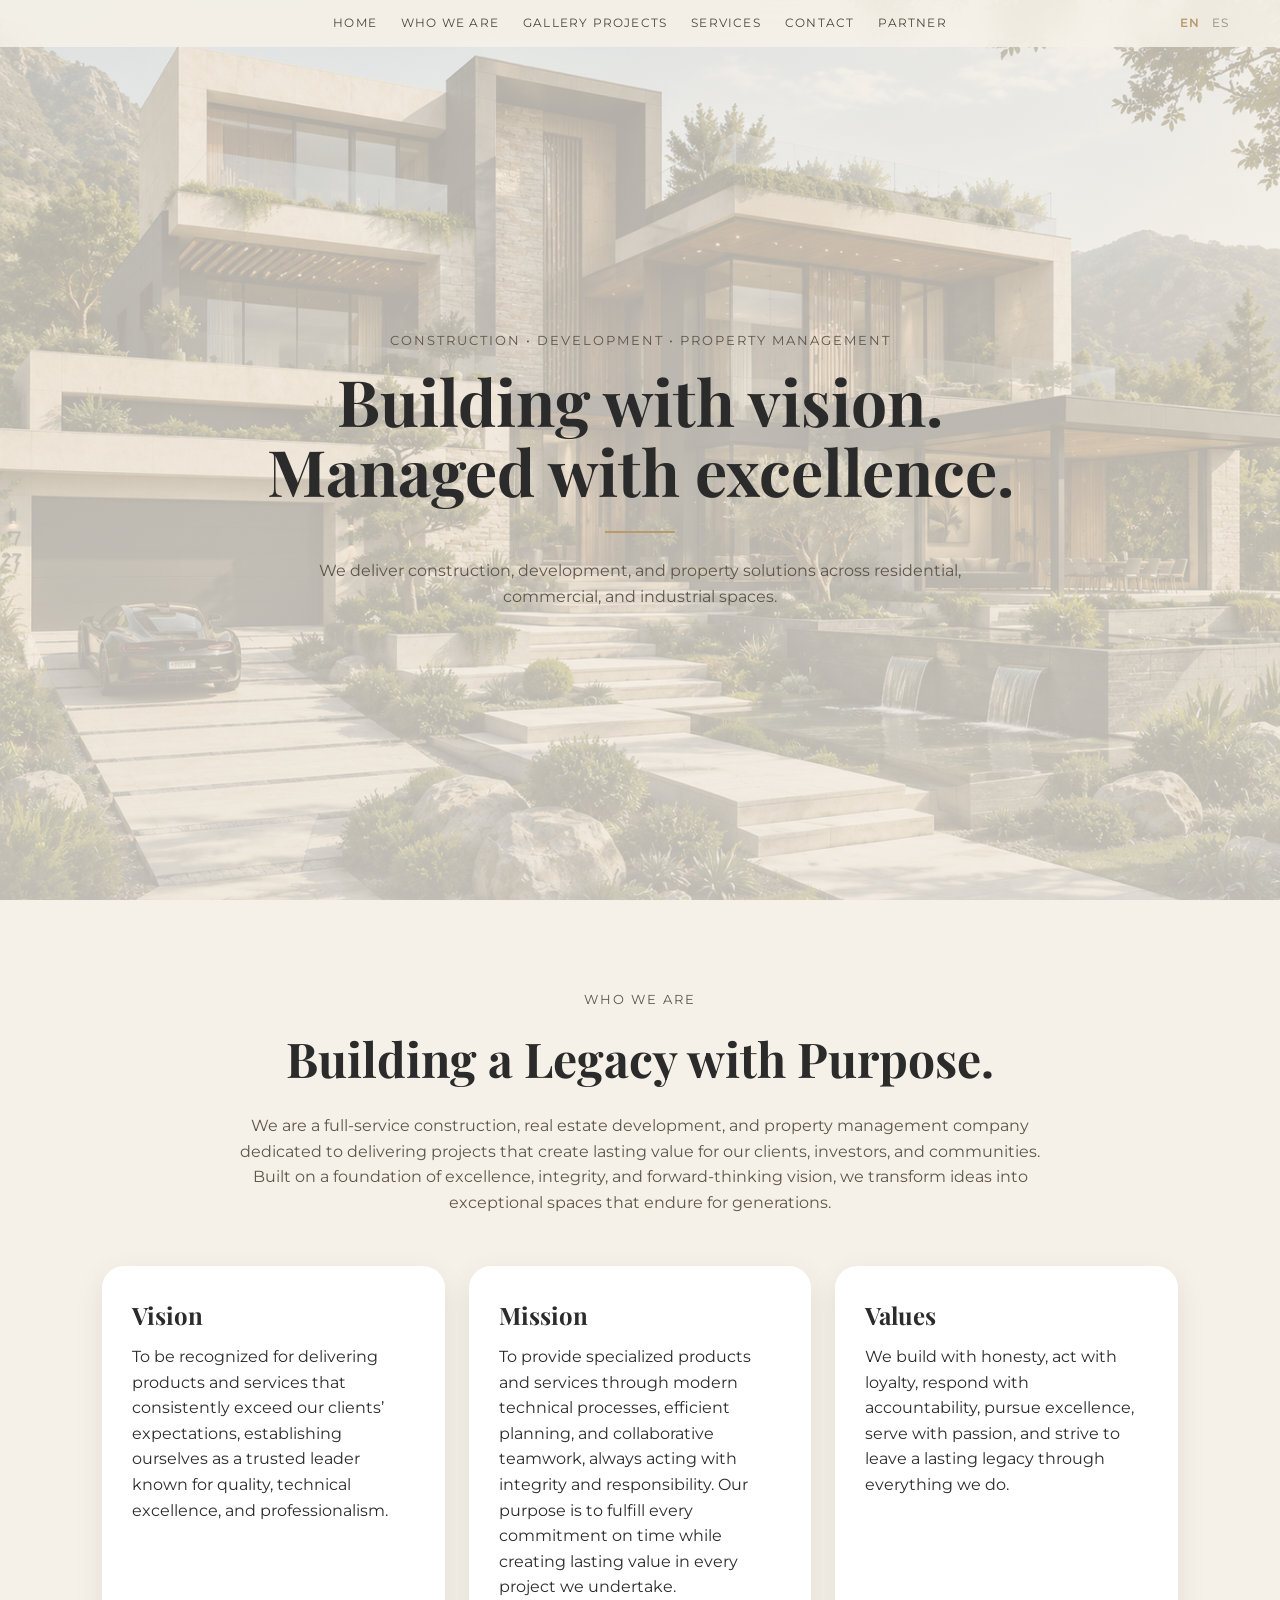
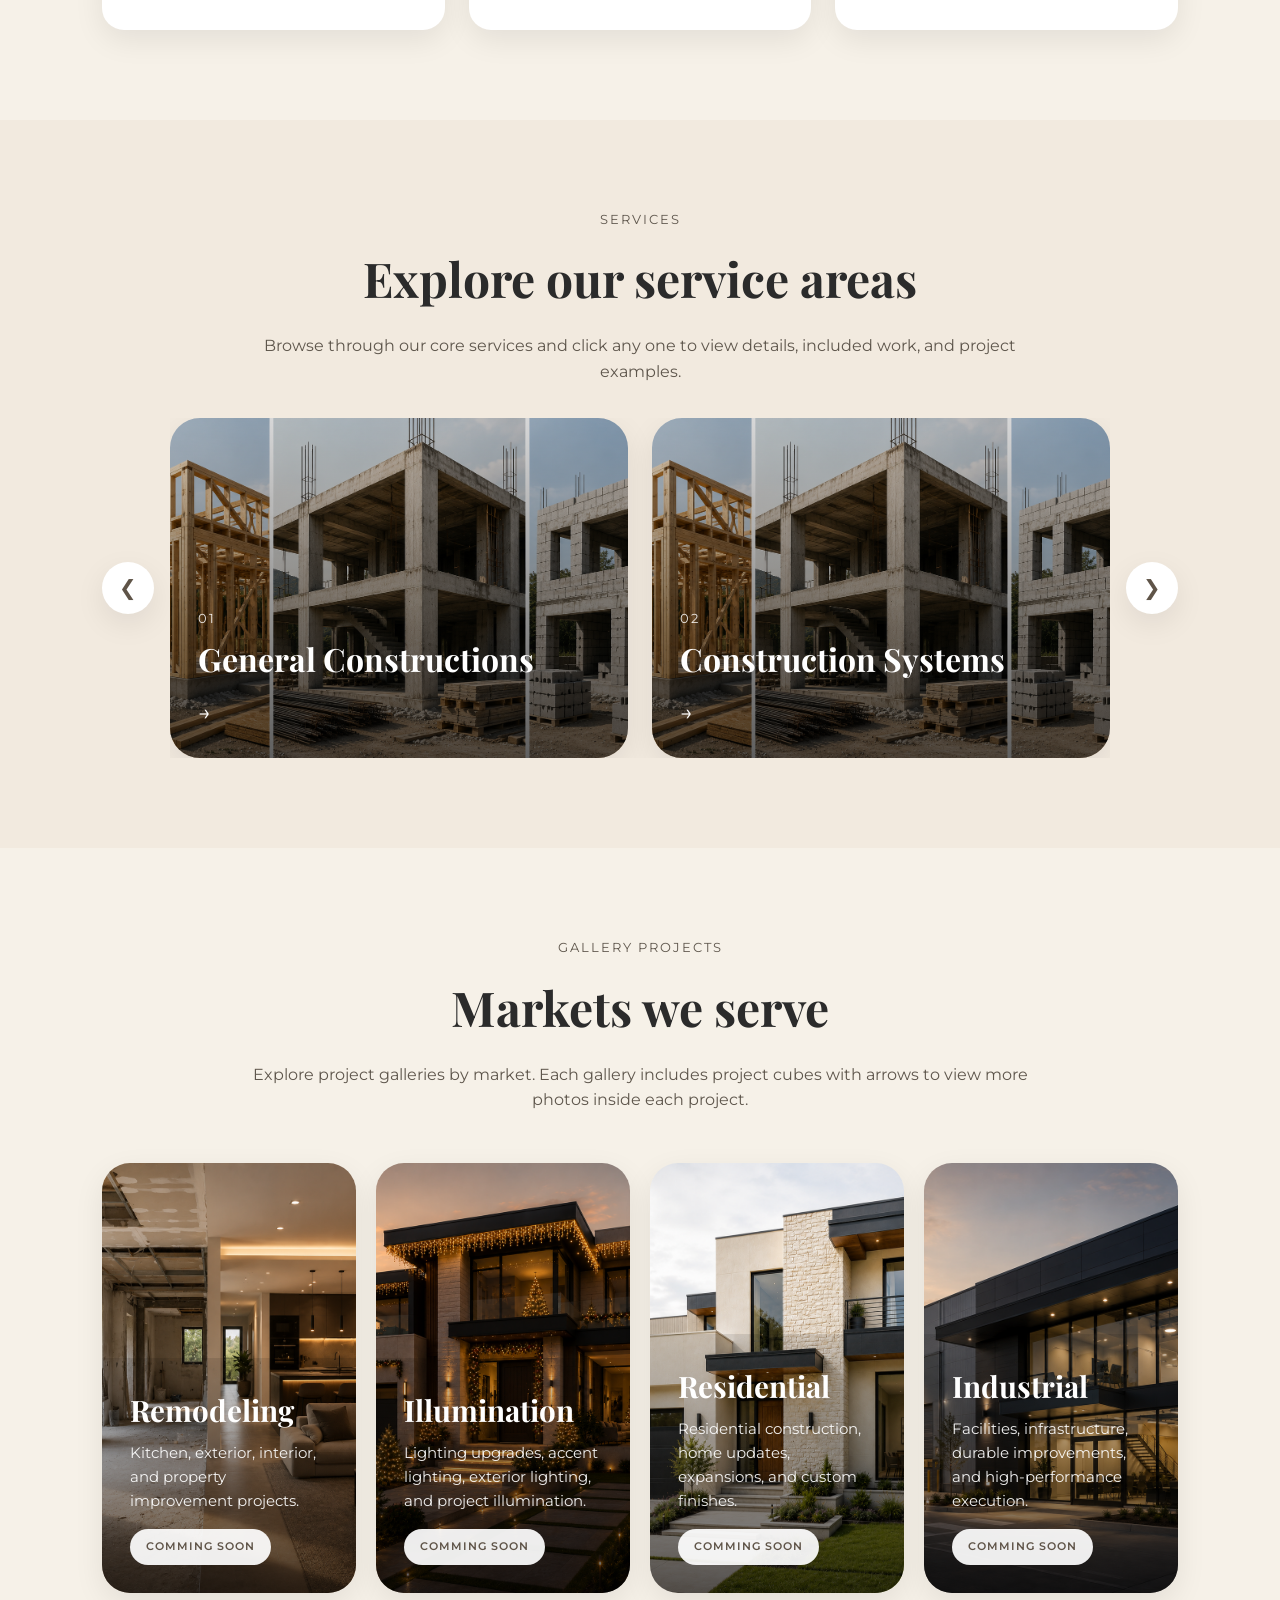
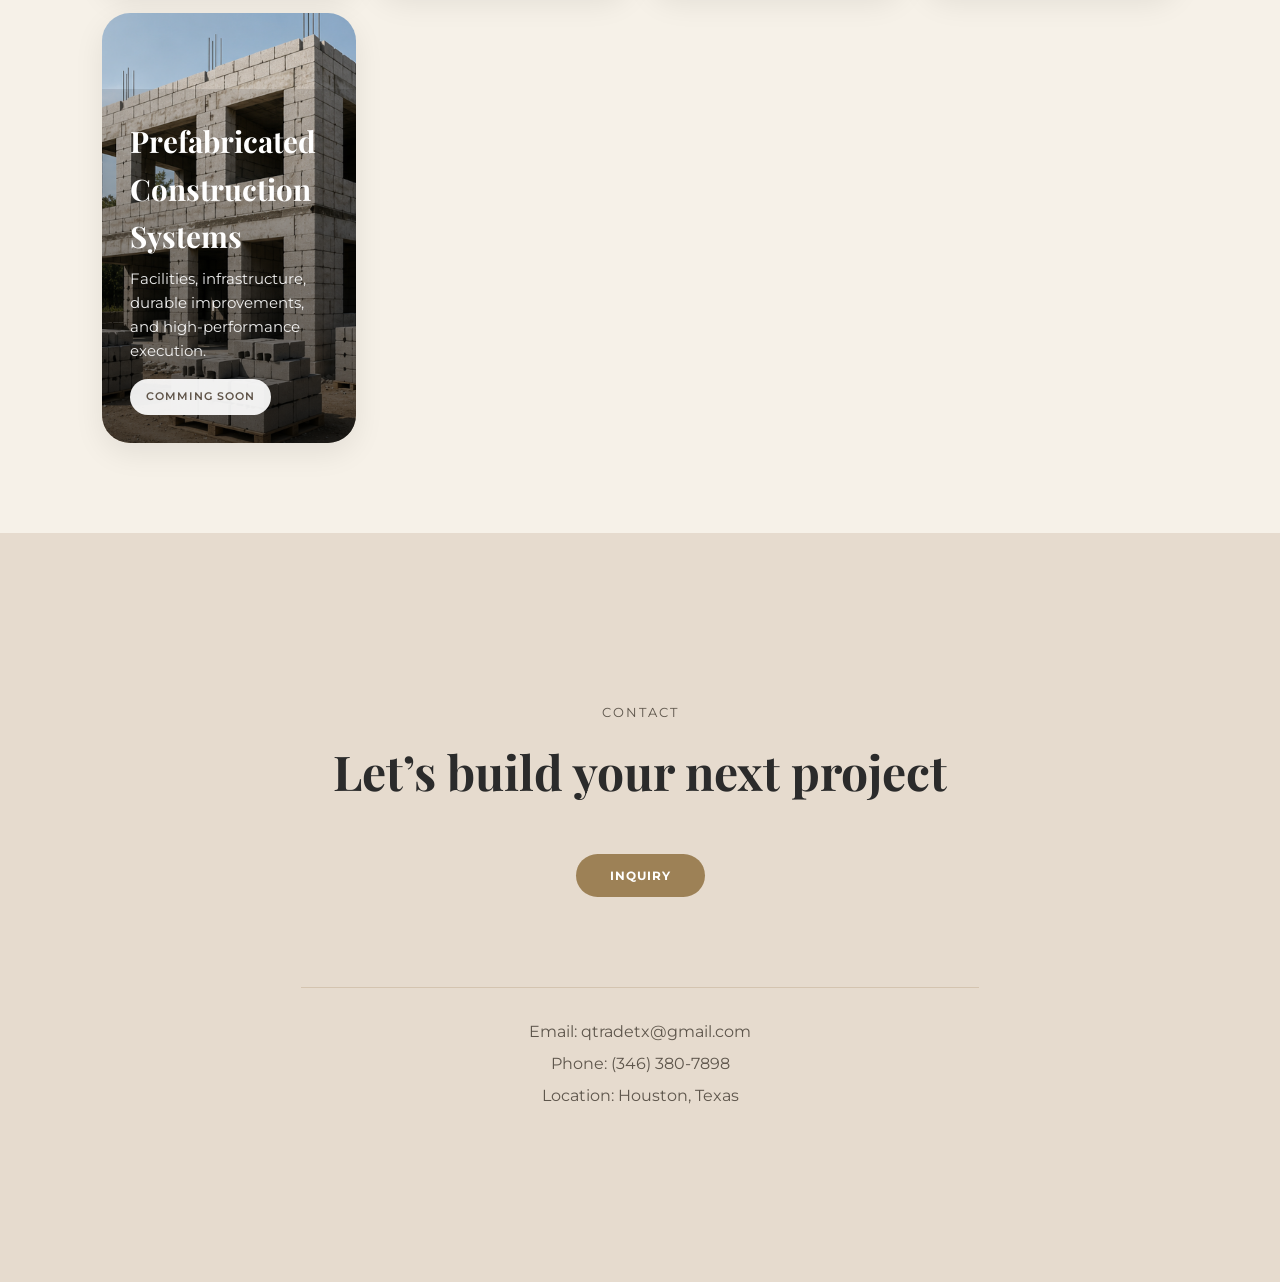
==== index.html @ 29c98161 "Update index.html" ====
<!DOCTYPE html>
<html lang="en">
<head>
  <meta charset="UTF-8" />
  <meta name="viewport" content="width=device-width, initial-scale=1.0" />
  <title>Badar Construction</title>
  <link href="https://fonts.googleapis.com/css2?family=Playfair+Display:wght@400;600;700&family=Montserrat:wght@300;400;500;600&display=swap" rel="stylesheet">
  <link rel="stylesheet" href="style.css" />
</head>
<body>
  <header class="site-header">
    <div class="header-inner">
      <div></div>
      <nav class="main-nav">
        <a href="#home" data-en="Home" data-es="Inicio">Home</a>
        <a href="#what-we-do" data-en="Who We Are" data-es="Quienes Somos">Who We Are</a>
        <a href="#projects" data-en="Gallery Projects" data-es="Galería de Proyectos">Gallery Projects</a>
        <a href="#services" data-en="Services" data-es="Servicios">Services</a>
        <a href="#contact" data-en="Contact" data-es="Contacto">Contact</a>
        <a href="https://812ohr.com" data-en="Partner" data-es="Asociado">Partner</a>
      </nav>
      <div class="language-inline">
        <span onclick="setLanguage('en', this)" data-lang="en" class="lang active">EN</span>
        <span onclick="setLanguage('es', this)" data-lang="es" class="lang">ES</span>
      </div>
    </div>
  </header>

  <section class="hero" id="home">
    <div class="hero-content">
      <p class="eyebrow" data-en="Construction • Development • Property Management" data-es="Construcción • Desarrollo • Administración de Propiedades">Construction • Development • Property Management</p>
      <h1 data-en="Building with vision. Managed with excellence." data-es="Construyendo con visión. Administrado con excelencia.">Built with vision. Managed with excellence.</h1>
      <div class="divider"></div>
      <p class="hero-text" data-en="We deliver construction, development, and property solutions across residential, commercial, and industrial spaces." data-es="Ofrecemos soluciones de construcción, desarrollo y administración de propiedades para espacios residenciales, comerciales e industriales.">We deliver refined construction, development, and property solutions across residential, commercial, and industrial spaces.</p>
    </div>
  </section>

  <section class="section intro-section" id="what-we-do">
    <div class="section-heading">
      <p class="section-label" data-en="Who We Are" data-es="Quienes Somos">Who We Are</p>
      <h2 data-en="Building a Legacy with Purpose." data-es="Construyendo patrimonio con propósito.">A full-service construction and property company</h2>
      <p data-en="We are a full-service construction, real estate development, and property management company dedicated to delivering projects that create lasting value for our clients, investors, and communities. Built on a foundation of excellence, integrity, and forward-thinking vision, we transform ideas into exceptional spaces that endure for generations." data-es="Somos una empresa integral de construcción, desarrollo inmobiliario y administración de propiedades, comprometida con la creación de proyectos sólidos que generan valor duradero para nuestros clientes, inversionistas y comunidades. Nuestra filosofía se basa en la excelencia, la integridad y la visión de largo plazo, transformando ideas en espacios que perduran a través del tiempo.">We are a full-service construction, real estate development, and property management company dedicated to delivering projects that create lasting value for our clients, investors, and communities. Built on a foundation of excellence, integrity, and forward-thinking vision, we transform ideas into exceptional spaces that endure for generations.</p>
    </div>
    <div class="three-column-info">
      <div class="info-card"><h3 data-en="Vision" data-es="Visión">Vision</h3><p data-en="To be recognized for delivering products and services that consistently exceed our clients’ expectations, establishing ourselves as a trusted leader known for quality, technical excellence, and professionalism." data-es="Ser reconocidos por proveer productos y servicios con un nivel de calidad que supere consistentemente las expectativas de nuestros clientes, consolidándonos como un referente de confianza, excelencia técnica y profesionalismo.">To be recognized for delivering products and services that consistently exceed our clients’ expectations, establishing ourselves as a trusted leader known for quality, technical excellence, and professionalism.</p></div>
      <div class="info-card"><h3 data-en="Mission" data-es="Misión">Mission</h3><p data-en="To provide specialized products and services through modern technical processes, efficient planning, and collaborative teamwork, always acting with integrity and responsibility. Our purpose is to fulfill every commitment on time while creating lasting value in every project we undertake." data-es="Brindar productos y servicios especializados mediante procesos técnicos actualizados, una planeación eficiente y trabajo colaborativo, actuando siempre con ética profesional y responsabilidad, con el propósito de cumplir oportunamente cada compromiso y generar valor real en cada proyecto.">To provide specialized products and services through modern technical processes, efficient planning, and collaborative teamwork, always acting with integrity and responsibility. Our purpose is to fulfill every commitment on time while creating lasting value in every project we undertake.</p></div>
      <div class="info-card"><h3 data-en="Values" data-es="Valores">Values</h3><p data-en="We build with honesty, act with loyalty, respond with accountability, pursue excellence, serve with passion, and strive to leave a lasting legacy through everything we do." data-es="Construimos con verdad, actuamos con lealtad, respondemos con responsabilidad, buscamos la excelencia, servimos con pasión y trabajamos para dejar un legado duradero.">We build with honesty, act with loyalty, respond with accountability, pursue excellence, serve with passion, and strive to leave a lasting legacy through everything we do.</p></div>
    </div>
  </section>
  <section class="section services-section" id="services">
    <div class="section-heading services-heading">
      <p class="section-label" data-en="Services" data-es="Servicios">Services</p>
      <h2 data-en="Explore our service areas" data-es="Explora nuestras áreas de servicio">Explore our service areas</h2>
      <p data-en="Browse through our core services and click any one to view details, included work, and project examples." data-es="Explora nuestros servicios principales y haz clic en cualquiera para ver detalles, trabajos incluidos y ejemplos de proyectos.">Browse through our core services and click any one to view details, included work, and project examples.</p>
    </div>
    <!-- put this one back once you change it to add all the info 
    <div class="services-slider-wrapper">
      <button class="slider-arrow left" onclick="moveSlider(-1)" aria-label="Previous service">&#10094;</button>
      <div class="services-slider-container">
        <div class="services-slider" id="servicesSlider">
          <a href="general-construction.html" class="service-slide construction-slide"><div class="service-slide-overlay"><span class="service-number">01</span><h3 data-en="General Constructions" data-es="Construcción en General">Construction en General</h3><span class="service-arrow">→</span></div></a>
          <a href="construction-system.html" class="service-slide development-slide"><div class="service-slide-overlay"><span class="service-number">02</span><h3 data-en="Construction Systems" data-es="Sistemas de Construccion">Construction Systems</h3><span class="service-arrow">→</span></div></a>
          <a href="property-management.html" class="service-slide property-slide"><div class="service-slide-overlay"><span class="service-number">03</span><h3 data-en="Property Management" data-es="Administración de Propiedades">Property Management</h3><span class="service-arrow">→</span></div></a>
          <a href="special-installments.html" class="service-slide remodeling-slide"><div class="service-slide-overlay"><span class="service-number">04</span><h3 data-en="Special Installations" data-es="Instalaciones Especiales">Special Installations</h3><span class="service-arrow">→</span></div></a>
        </div>
     </div>
    -->
    <div class="services-slider-wrapper">
      <button class="slider-arrow left" onclick="moveSlider(-1)" aria-label="Previous service">&#10094;</button>
      <div class="services-slider-container">
        <div class="services-slider" id="servicesSlider">
          <a href=""class="service-slide development-slide"><div class="service-slide-overlay"><span class="service-number">01</span><h3 data-en="General Constructions" data-es="Construcción en General">Construction en General</h3><span class="service-arrow">→</span></div></a>
          <a href=""class="service-slide development-slide"><div class="service-slide-overlay"><span class="service-number">02</span><h3 data-en="Construction Systems" data-es="Sistemas de Construccion">Construction Systems</h3><span class="service-arrow">→</span></div></a>
          <a href=""class="service-slide property-slide"><div class="service-slide-overlay"><span class="service-number">03</span><h3 data-en="Property Management" data-es="Administración de Propiedades">Property Management</h3><span class="service-arrow">→</span></div></a>
          <a href=""class="service-slide remodeling-slide"><div class="service-slide-overlay"><span class="service-number">04</span><h3 data-en="Special Installations" data-es="Instalaciones Especiales">Special Installations</h3><span class="service-arrow">→</span></div></a>
        </div>
     </div>
      <button class="slider-arrow right" onclick="moveSlider(1)" aria-label="Next service">&#10095;</button>
    </div>
  </section>
  

  <section class="section industries-section" id="projects">
    <div class="section-heading">
      <p class="section-label" data-en="Gallery Projects" data-es="Galería de Proyectos">Gallery Projects</p>
      <h2 data-en="Markets we serve" data-es="Mercados que atendemos">Markets we serve</h2>
      <p data-en="Explore project galleries by market. Each gallery includes project cubes with arrows to view more photos inside each project." data-es="Explora galerías de proyectos por mercado. Cada galería incluye cubos de proyectos con flechas para ver más fotos dentro de cada proyecto.">Explore project galleries by market. Each gallery includes project cubes with arrows to view more photos inside each project.</p>
    </div>


    <!-- put this one back once you change it to add all the info 
    <div class="industries-grid">
      <div class="industry-block remodeling-bg">
        <div class="industry-overlay">
          <h3 data-en="Remodeling" data-es="Remodelaciones">Remodeling</h3>
          <p data-en="Kitchen, exterior, interior, and property improvement projects." data-es="Proyectos de cocina, exterior, interior y mejoras de propiedades.">Kitchen, exterior, interior, and property improvement projects.</p>
          <a class="gallery-button" href="remodeling-gallery.html" data-en="Gallery" data-es="Galería">Gallery</a>
        </div>
      </div>
      <div class="industry-block illumination-bg">
        <div class="industry-overlay">
          <h3 data-en="Illumination" data-es="Iluminación">Illumination</h3>
          <p data-en="Lighting upgrades, accent lighting, exterior lighting, and project illumination." data-es="Mejoras de iluminación, luces decorativas, iluminación exterior e iluminación de proyectos.">Lighting upgrades, accent lighting, exterior lighting, and project illumination.</p>
          <a class="gallery-button" href="illumination-gallery.html" data-en="Gallery" data-es="Galería">Gallery</a>
        </div>
      </div>
      <div class="industry-block residential-bg">
        <div class="industry-overlay">
          <h3 data-en="Residential" data-es="Residencial">Residential</h3>
          <p data-en="Residential construction, home updates, expansions, and custom finishes." data-es="Construcción residencial, actualizaciones de hogar, ampliaciones y acabados personalizados.">Residential construction, home updates, expansions, and custom finishes.</p>
          <a class="gallery-button" href="residential-gallery.html" data-en="Gallery" data-es="Galería">Gallery</a>
        </div>
      </div>
      <div class="industry-block industrial-bg">
        <div class="industry-overlay">
          <h3 data-en="Industrial" data-es="Industrial">Industrial</h3>
          <p data-en="Facilities, infrastructure, durable improvements, and high-performance execution." data-es="Instalaciones, infraestructura, mejoras duraderas y ejecución de alto desempeño.">Facilities, infrastructure, durable improvements, and high-performance execution.</p>
          <a class="gallery-button" href="industrial-gallery.html" data-en="Gallery" data-es="Galería">Gallery</a>
        </div>
      </div>
      <div class="industry-block sistemas-bg">
        <div class="industry-overlay">
          <h3 data-en="Prefabricated Construction Systems" data-es="Sistemas de Construccion Prefabricados">Prefabricated Construction Systems</h3>
          <p data-en="Facilities, infrastructure, durable improvements, and high-performance execution." data-es="Instalaciones, infraestructura, mejoras duraderas y ejecución de alto desempeño.">Facilities, infrastructure, durable improvements, and high-performance execution.</p>
          <a class="gallery-button" href="systems-gallery.html" data-en="Gallery" data-es="Galería">Gallery</a>
        </div>
      </div>
  </div>
    -->
       <div class="industries-grid">
      <div class="industry-block remodeling-bg">
        <div class="industry-overlay">
          <h3 data-en="Remodeling" data-es="Remodelaciones">Remodeling</h3>
          <p data-en="Kitchen, exterior, interior, and property improvement projects." data-es="Proyectos de cocina, exterior, interior y mejoras de propiedades.">Kitchen, exterior, interior, and property improvement projects.</p>
          <a class="gallery-button" data-en="Comming Soon" data-es="Próximamente">Comming Soon</a>
        </div>
      </div>
      <div class="industry-block illumination-bg">
        <div class="industry-overlay">
          <h3 data-en="Illumination" data-es="Iluminación">Illumination</h3>
          <p data-en="Lighting upgrades, accent lighting, exterior lighting, and project illumination." data-es="Mejoras de iluminación, luces decorativas, iluminación exterior e iluminación de proyectos.">Lighting upgrades, accent lighting, exterior lighting, and project illumination.</p>
          <a class="gallery-button" data-en="Comming Soon" data-es="Próximamente">Comming Soon</a>
        </div>
      </div>
      <div class="industry-block residential-bg">
        <div class="industry-overlay">
          <h3 data-en="Residential" data-es="Residencial">Residential</h3>
          <p data-en="Residential construction, home updates, expansions, and custom finishes." data-es="Construcción residencial, actualizaciones de hogar, ampliaciones y acabados personalizados.">Residential construction, home updates, expansions, and custom finishes.</p>
          <a class="gallery-button" data-en="Comming Soon" data-es="Próximamente">Comming Soon</a>
        </div>
      </div>
      <div class="industry-block industrial-bg">
        <div class="industry-overlay">
          <h3 data-en="Industrial" data-es="Industrial">Industrial</h3>
          <p data-en="Facilities, infrastructure, durable improvements, and high-performance execution." data-es="Instalaciones, infraestructura, mejoras duraderas y ejecución de alto desempeño.">Facilities, infrastructure, durable improvements, and high-performance execution.</p>
          <a class="gallery-button" data-en="Comming Soon" data-es="Próximamente">Comming Soon</a>
        </div>
      </div>
      <div class="industry-block sistemas-bg">
        <div class="industry-overlay">
          <h3 data-en="Prefabricated Construction Systems" data-es="Sistemas de Construccion Prefabricados">Prefabricated Construction Systems</h3>
          <p data-en="Facilities, infrastructure, durable improvements, and high-performance execution." data-es="Instalaciones, infraestructura, mejoras duraderas y ejecución de alto desempeño.">Facilities, infrastructure, durable improvements, and high-performance execution.</p>
          <a class="gallery-button"data-en="Comming Soon" data-es="Próximamente">Comming Soon</a>
        </div>
      </div>
  
  </section>

<section id="contact" class="contact-section">
  <div class="contact-box">
    <p class="section-label" data-en="Contact" data-es="Contacto">Contact</p>

    <h2 data-en="Let’s build your next project" data-es="Construyamos tu próximo proyecto">
      Let’s build your next project
    </h2>

    <button class="inquiry-toggle" onclick="toggleInquiryForm()"
      data-en="Inquiry" data-es="Información">
      Inquiry
    </button>

    <form class="contact-form hidden" action="https://formspree.io/f/mnjwzajz" method="POST">
      <input type="hidden" name="_subject" value="New website contact request">

      <label>
        <span data-en="Name" data-es="Nombre">Name</span>
        <input type="text" name="name" required>
      </label>

      <label>
        <span data-en="Email" data-es="Correo electrónico">Email</span>
        <input type="email" name="email" required>
      </label>

      <label>
        <span data-en="Phone" data-es="Teléfono">Phone</span>
        <input type="tel" name="phone">
      </label>

      <label>
        <span data-en="Message" data-es="Mensaje">Message</span>
        <textarea name="message" rows="5" required></textarea>
      </label>

      <button type="submit" data-en="Send Message" data-es="Enviar Mensaje">
        Send Message
      </button>

      <p id="formStatus" class="form-status"></p>
    </form>

    <div class="contact-info-bottom">
      <p>Email: qtradetx@gmail.com</p>
      <p>Phone: (346) 380-7898</p>
      <p>Location: Houston, Texas</p>
    </div>
  </div>
</section>

  
  <script src="script.js"></script>
</body>
</html>
---- style.css ----
:root{
  --bg:#f6f1e8;
  --bg-soft:#efe7db;
  --text:#2b2b2b;
  --muted:#5e564c;
  --accent:#b89b6d;
  --accent-dark:#9d8156;
  --white:#ffffff;
  --shadow:0 10px 30px rgba(0,0,0,0.08);
  --radius:22px;
}

*{margin:0;padding:0;box-sizing:border-box;}
html{scroll-behavior:smooth;}
body{font-family:'Montserrat',sans-serif;background:var(--bg);color:var(--text);line-height:1.6;}

.site-header{position:fixed;top:0;left:0;width:100%;z-index:1000;padding:14px 0;background:rgba(246,241,232,0.86);backdrop-filter:blur(12px);}
.header-inner{width:92%;max-width:1180px;margin:auto;display:grid;grid-template-columns:1fr auto 1fr;align-items:center;}
.main-nav{display:flex;justify-content:center;gap:24px;flex-wrap:wrap;}
.main-nav a{text-decoration:none;color:#4f463c;text-transform:uppercase;letter-spacing:1.2px;font-size:0.73rem;position:relative;}
.main-nav a::after{content:"";position:absolute;left:0;bottom:-5px;width:0;height:1px;background:var(--accent);transition:0.3s ease;}
.main-nav a:hover::after{width:100%;}
.language-inline{justify-self:end;display:flex;gap:12px;}
.lang{cursor:pointer;font-size:0.73rem;letter-spacing:1px;opacity:0.5;transition:0.25s;}
.lang.active{opacity:1;color:var(--accent);font-weight:600;}

.hero{
    min-height:100vh;
    display:flex;
    align-items:center;
    justify-content:center;
    text-align:center;
    padding:120px 8% 80px;

    background:
    linear-gradient(rgba(246,241,232,0.72), rgba(246,241,232,0.78)),
    url('photo8.png') center/cover no-repeat;
}

.hero-content{max-width:850px;}
.eyebrow{text-transform:uppercase;letter-spacing:2px;font-size:0.8rem;color:var(--muted);margin-bottom:14px;}
.hero h1{font-family:'Playfair Display',serif;font-size:clamp(2.6rem,5vw,4.8rem);line-height:1.1;}
.divider{width:70px;height:2px;background:var(--accent);margin:24px auto;}
.hero-text{max-width:720px;margin:auto;color:var(--muted);font-size:1.02rem;}

.section{padding:90px 8%;}
.section-heading{max-width:820px;margin:0 auto 50px;text-align:center;}
.section-label{text-transform:uppercase;letter-spacing:2px;font-size:0.8rem;color:var(--accent-dark);margin-bottom:10px;}
.section-label.light{color:#f5ebdd;}
.section-heading h2,.contact-box h2{font-family:'Playfair Display',serif;font-size:clamp(2rem,4vw,3rem);margin-bottom:16px;}
.section-heading p,.contact-box p{color:var(--muted);}

.three-column-info{display:grid;grid-template-columns:repeat(3,1fr);gap:24px;}
.info-card{background:var(--white);padding:30px;border-radius:var(--radius);box-shadow:var(--shadow);}
.info-card h3{font-family:'Playfair Display',serif;margin-bottom:10px;font-size:1.5rem;}

/* SERVICES */
.services-section{background:#f2eadf;overflow:hidden;}
.services-heading{margin-bottom:34px;}
.services-slider-wrapper{position:relative;display:flex;align-items:center;gap:16px;}
.services-slider-container{overflow:hidden;width:100%;}
.services-slider{display:flex;gap:24px;transition:transform 0.45s ease;}
.service-slide{width:calc((100% - 24px)/2);min-width:calc((100% - 24px)/2);max-width:calc((100% - 24px)/2);height:340px;border-radius:30px;overflow:hidden;position:relative;text-decoration:none;color:white;background-size:cover;background-position:center;box-shadow:var(--shadow);flex:0 0 calc((100% - 24px)/2);}
.construction-slide{background-image:url('construccion.png');}
.property-slide{background-image:url('propiedad_mana.png');}
.development-slide{background-image:url('sistemas.png');}
.remodeling-slide{background-image:url('instalaciones.png');}
.service-slide::before{content:"";position:absolute;inset:0;background:linear-gradient(to top,rgba(0,0,0,0.62),rgba(0,0,0,0.15));transition:0.3s ease;}
.service-slide:hover::before{background:linear-gradient(to top,rgba(0,0,0,0.72),rgba(0,0,0,0.18));}
.service-slide-overlay{position:relative;z-index:2;height:100%;padding:28px;display:flex;flex-direction:column;justify-content:flex-end;}
.service-number{font-size:0.8rem;letter-spacing:2px;text-transform:uppercase;opacity:0.88;margin-bottom:12px;}
.service-slide h3{font-family:'Playfair Display',serif;font-size:2rem;max-width:340px;line-height:1.1;}
.service-arrow{display:inline-block;margin-top:18px;font-size:1.4rem;}
.slider-arrow{border:none;width:52px;height:52px;border-radius:50%;background:white;color:#5f5448;font-size:1.3rem;cursor:pointer;box-shadow:var(--shadow);flex-shrink:0;transition:0.25s ease;}
.slider-arrow:hover{transform:translateY(-2px);background:#fbf8f4;}

/* PROJECT MARKETS */
.industries-section{background:var(--bg);}
.industries-grid{display:grid;grid-template-columns:repeat(4,1fr);gap:20px;}
.industry-block{min-height:430px;border-radius:28px;overflow:hidden;position:relative;background-size:cover;background-position:center;box-shadow:var(--shadow);display:flex;align-items:flex-end;}
.remodeling-bg{background-image:url('remodelacion.png');}
.illumination-bg{background-image:url('iluminacion.png');}
.residential-bg{background-image:url('residencial.png');}
.industrial-bg{background-image:url('industrial.png');}
.sistemas-bg{background-image:url('prefabricado.png');}
.industry-overlay{width:100%;padding:28px;background:linear-gradient(to top,rgba(0,0,0,0.64),rgba(0,0,0,0.10));color:white;}
.industry-overlay h3{font-family:'Playfair Display',serif;font-size:1.85rem;margin-bottom:8px;}
.industry-overlay p{color:rgba(255,255,255,0.92);font-size:0.94rem;}
.gallery-button{display:inline-block;margin-top:16px;padding:9px 16px;border-radius:999px;background:rgba(255,255,255,0.92);color:#5f5448;text-decoration:none;text-transform:uppercase;letter-spacing:1px;font-size:0.68rem;font-weight:600;transition:0.25s ease;}
.gallery-button:hover{background:white;transform:translateY(-2px);}

/* CONTACT */
.contact-section{width:100%;margin:0;padding:0;background:linear-gradient(135deg,#b89b6d,#9e8155);}
.contact-box{width:100%;max-width:1100px;margin:0 auto;padding:80px 8%;text-align:center;color:white;background:none;border-radius:0;box-shadow:none;}
.contact-box p{color:#fff7ee;}
.contact-info{margin-top:25px;line-height:2;}

/* SERVICE DETAIL PAGE */
.service-hero{min-height:62vh;display:flex;align-items:flex-end;padding:140px 8% 60px;background-size:cover;background-position:center;position:relative;}
.service-hero::before{content:"";position:absolute;inset:0;background:linear-gradient(to top,rgba(20,20,20,0.62),rgba(20,20,20,0.28));}
.service-hero-content{position:relative;z-index:2;color:white;max-width:720px;}
.service-hero-content h1{font-family:'Playfair Display',serif;font-size:clamp(2.5rem,5vw,4.5rem);margin-bottom:10px;}
.service-layout{display:grid;grid-template-columns:1.2fr 1fr;gap:30px;}
.service-panel{background:white;padding:30px;border-radius:var(--radius);box-shadow:var(--shadow);}
.service-panel h2{font-family:'Playfair Display',serif;margin-bottom:14px;}
.includes-list{display:grid;grid-template-columns:repeat(2,1fr);gap:12px;margin-top:20px;}
.includes-item{background:#f3ebdf;padding:12px 16px;border-radius:16px;}
.back-link{display:inline-block;margin-top:20px;color:var(--accent-dark);text-decoration:none;font-weight:600;}

/* GALLERY PAGES */
.gallery-hero{min-height:55vh;display:flex;align-items:flex-end;padding:140px 8% 60px;background-size:cover;background-position:center;position:relative;}
.gallery-hero::before{content:"";position:absolute;inset:0;background:linear-gradient(to top,rgba(20,20,20,0.64),rgba(20,20,20,0.22));}
.gallery-hero-content{position:relative;z-index:2;color:white;max-width:760px;}
.gallery-hero-content h1{font-family:'Playfair Display',serif;font-size:clamp(2.5rem,5vw,4.5rem);line-height:1.05;margin-bottom:12px;}
.project-gallery-grid{display:grid;grid-template-columns:repeat(4,1fr);gap:22px;}
.project-card{background:white;border-radius:26px;overflow:hidden;box-shadow:var(--shadow);}
.project-window{height:255px;position:relative;overflow:hidden;background:#ddd;}
.project-track{height:100%;display:flex;transition:transform 0.35s ease;}
.project-image{min-width:100%;height:100%;object-fit:cover;display:block;}
.project-nav{position:absolute;top:50%;transform:translateY(-50%);width:34px;height:34px;border:none;border-radius:50%;background:rgba(255,255,255,0.86);color:#4f463c;font-size:1.1rem;cursor:pointer;z-index:5;box-shadow:0 4px 16px rgba(0,0,0,0.16);}
.project-nav.left{left:10px;}
.project-nav.right{right:10px;}
.project-counter{position:absolute;right:12px;bottom:12px;background:rgba(0,0,0,0.50);color:white;border-radius:999px;padding:4px 10px;font-size:0.72rem;}
.project-card-content{padding:20px;}
.project-card-content h3{font-family:'Playfair Display',serif;font-size:1.35rem;margin-bottom:6px;}
.project-card-content p{color:var(--muted);font-size:0.92rem;}

@media (max-width:1200px){
  .industries-grid,.project-gallery-grid{grid-template-columns:repeat(2,1fr);}
}
@media (max-width:1000px){
  .three-column-info,.service-layout{grid-template-columns:1fr;}
  .includes-list{grid-template-columns:1fr;}
  .service-slide{width:100%;min-width:100%;max-width:100%;flex:0 0 100%;}
  .slider-arrow{width:46px;height:46px;}
  .industry-block{min-height:360px;}
}
@media (max-width:700px){
  .header-inner{grid-template-columns:1fr;gap:10px;}
  .language-inline{justify-self:center;}
  .main-nav{gap:12px 16px;}
  .hero{padding-top:170px;}
  .section{padding:72px 6%;}
  .industries-grid,.project-gallery-grid{grid-template-columns:1fr;}
  .services-slider-wrapper{gap:10px;}
  .service-slide{height:290px;}
  .service-slide h3{font-size:1.7rem;}
  .contact-box{padding:60px 6%;}
  .project-window{height:235px;}
}

/* DIVISION SECTION */
.division-section{
  width:100%;
  padding:90px 10%;
  background:#f7f4ef;
  display:flex;
  flex-direction:column;
  gap:70px;
}

.division-row{
  display:flex;
  align-items:flex-start;
  gap:35px;
}

.division-row img{
  width:95px;
  height:95px;
  object-fit:contain;
  flex-shrink:0;
  margin-top:5px;
}

.division-text h2{
  font-family:'Playfair Display', serif;
  font-size:2rem;
  font-weight:600;
  color:#2d2a26;
  margin-bottom:14px;
}

.division-text p{
  font-size:1rem;
  line-height:1.9;
  color:#5e564c;
  max-width:900px;
}
/* ==============================
   DIVISIONS SECTION - CLEAN
============================== */

.division-section{
  background:#f7f4ef;
  padding:5px 18px;
}
/*
.division-row{
  max-width:800px;
  margin:0 auto 30px 120px;

  display:grid;
  grid-template-columns:80px 1fr;
  column-gap:10px;

  align-items:start;
}
*/


.division-row:last-child{
  margin-bottom:0;
}

.division-row{
  display:grid;

  grid-template-columns:95px 1fr;

  column-gap:12px;

  align-items:start;
}

.division-row img{
  width:82px;
  height:82px;

  object-fit:contain;
}
/*
.division-row img{
  width:100px;
  height:100px;
  object-fit:contain;
  display:block;
  margin-top:2px;
}
*/

.division-text h2{
  font-family:'Playfair Display', serif;
  font-size:1.65rem;
  font-weight:600;
  color:#2d2a26;
  margin:0 0 10px 0;
}

.division-text p{
  font-family:'Montserrat', sans-serif;
  font-size:0.95rem;
  line-height:1.75;
  color:#5e564c;
  max-width:720px;
  margin:0;
}

/* MOBILE */
@media (max-width:700px){
  .division-section{
    padding:60px 22px;
  }

  .division-row{
    max-width:100%;
    grid-template-columns:56px 1fr;
    column-gap:20px;
    margin-bottom:38px;
  }

  .division-row img{
    width:46px;
    height:46px;
  }

  .division-text h2{
    font-size:1.45rem;
  }

  .division-text p{
    font-size:0.92rem;
    line-height:1.7;
  }
}

.contact-section{
  width:100%;
  background:#e6dbce;
  padding:90px 8%;
}

.contact-box{
  max-width:850px;
  margin:0 auto;
  text-align:center;
  color:var(--text);
}

.contact-box h2{
  color:var(--text);
}

.contact-box p{
  color:var(--muted);
}

.inquiry-toggle{
  margin:28px auto 0;
  border:none;
  border-radius:999px;
  padding:14px 34px;
  background:#9d8156;
  color:white;
  font-family:'Montserrat',sans-serif;
  text-transform:uppercase;
  letter-spacing:1px;
  font-size:0.78rem;
  font-weight:700;
  cursor:pointer;
  transition:0.25s ease;
}

.inquiry-toggle:hover{
  background:#80663f;
  transform:translateY(-2px);
}

.contact-form{
  margin:38px auto 0;
  max-width:620px;
  background:transparent;
  border:none;
  box-shadow:none;
  display:grid;
  gap:18px;
  text-align:left;
}

.contact-form.hidden{
  display:none;
}

.contact-form label{
  display:grid;
  gap:8px;
  color:#5e564c;
  font-size:0.78rem;
  text-transform:uppercase;
  letter-spacing:1px;
  font-weight:600;
  text-align:left;
}

.contact-form input,
.contact-form textarea{
  width:100%;
  border:1px solid #d8c7ad;
  border-radius:14px;
  padding:14px 15px;
  font-family:'Montserrat',sans-serif;
  color:#2b2b2b;
  background:#fffaf3;
  outline:none;
}

.contact-form input:focus,
.contact-form textarea:focus{
  border-color:#b89b6d;
  box-shadow:0 0 0 3px rgba(184,155,109,0.16);
}

.contact-form button{
  margin-top:8px;
  border:none;
  border-radius:999px;
  padding:14px 22px;
  background:#9d8156;
  color:white;
  font-family:'Montserrat',sans-serif;
  text-transform:uppercase;
  letter-spacing:1px;
  font-size:0.78rem;
  font-weight:700;
  cursor:pointer;
  transition:0.25s ease;
}

.contact-form button:hover{
  background:#80663f;
  transform:translateY(-2px);
}

.form-status{
  margin-top:12px;
  font-size:0.88rem;
  text-align:center;
  text-transform:none;
  letter-spacing:0;
  font-weight:500;
}

.form-status.success{
  color:#5f6f45;
}

.form-status.error{
  color:#9b3f3f;
}

.contact-info-bottom{
  margin-top:90px;
  padding-top:28px;
  border-top:1px solid rgba(157,129,86,0.25);
  text-align:center;
  line-height:2;
}

.contact-form button:disabled{
  opacity:0.7;
  cursor:not-allowed;
}

.form-status{
  margin-top:10px;
  font-size:0.85rem;
  text-transform:none;
  letter-spacing:0;
  font-weight:500;
  text-align:center;
}

.form-status.success{
  color:#5f6f45;
}

.form-status.error{
  color:#9b3f3f;
}

.contact-form button:disabled{
  opacity:0.7;
  cursor:not-allowed;
}
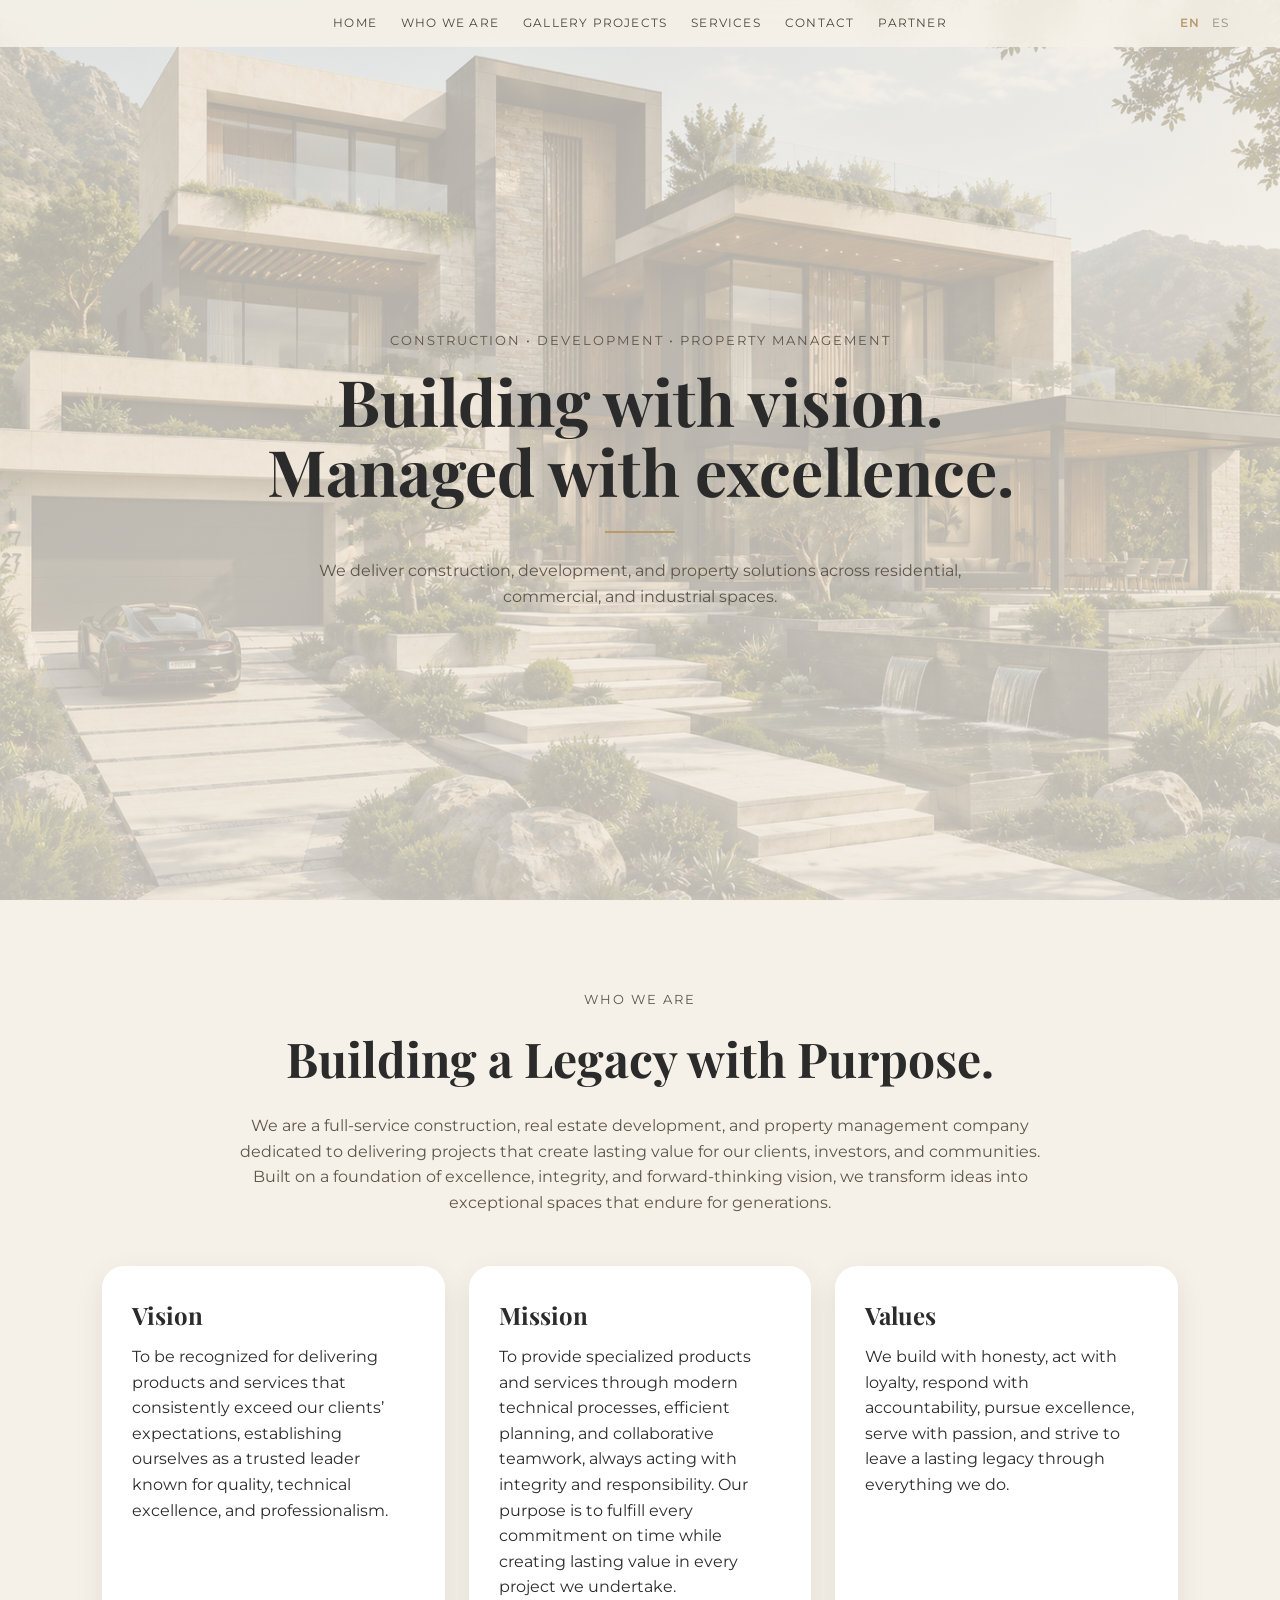
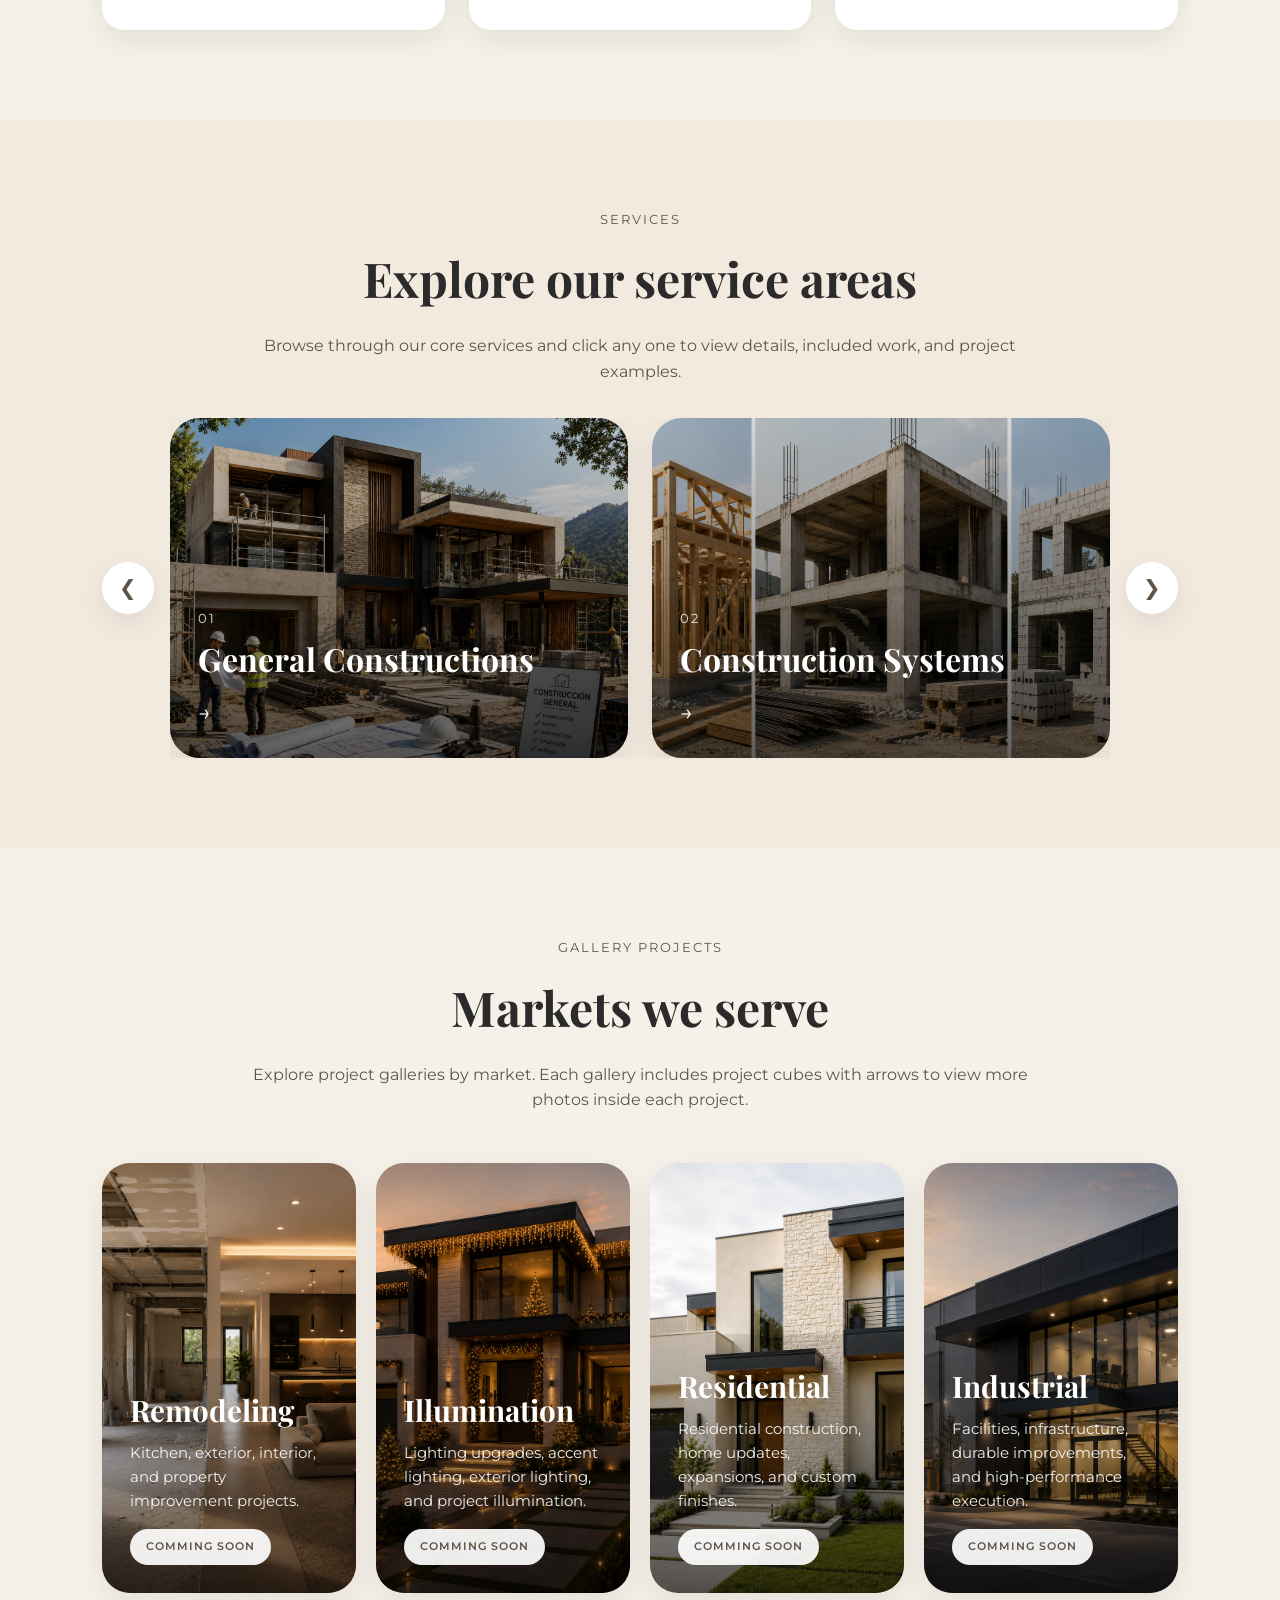
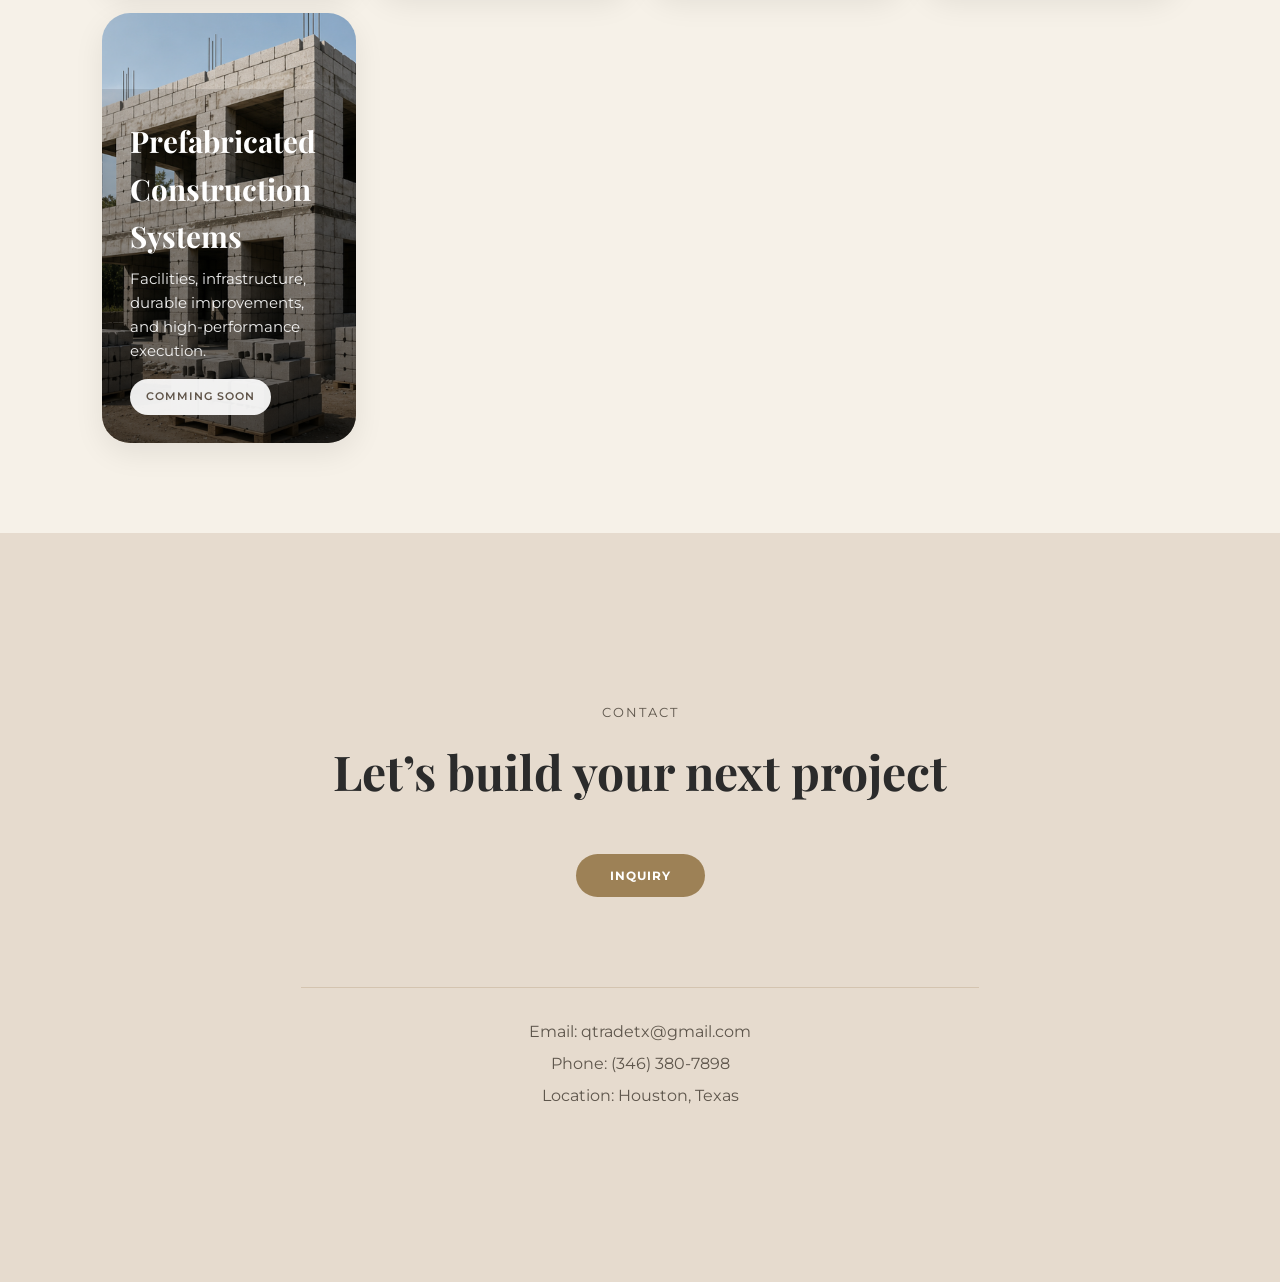
==== commit 99a6e382: "Update index.html" ====
--- a/index.html
+++ b/index.html
@@ -69,7 +69,7 @@
       <button class="slider-arrow left" onclick="moveSlider(-1)" aria-label="Previous service">&#10094;</button>
       <div class="services-slider-container">
         <div class="services-slider" id="servicesSlider">
-          <a href=""class="service-slide development-slide"><div class="service-slide-overlay"><span class="service-number">01</span><h3 data-en="General Constructions" data-es="Construcción en General">Construction en General</h3><span class="service-arrow">→</span></div></a>
+          <a href="" class="service-slide construction-slide"><div class="service-slide-overlay"><span class="service-number">01</span><h3 data-en="General Constructions" data-es="Construcción en General">Construction en General</h3><span class="service-arrow">→</span></div></a>
           <a href=""class="service-slide development-slide"><div class="service-slide-overlay"><span class="service-number">02</span><h3 data-en="Construction Systems" data-es="Sistemas de Construccion">Construction Systems</h3><span class="service-arrow">→</span></div></a>
           <a href=""class="service-slide property-slide"><div class="service-slide-overlay"><span class="service-number">03</span><h3 data-en="Property Management" data-es="Administración de Propiedades">Property Management</h3><span class="service-arrow">→</span></div></a>
           <a href=""class="service-slide remodeling-slide"><div class="service-slide-overlay"><span class="service-number">04</span><h3 data-en="Special Installations" data-es="Instalaciones Especiales">Special Installations</h3><span class="service-arrow">→</span></div></a>
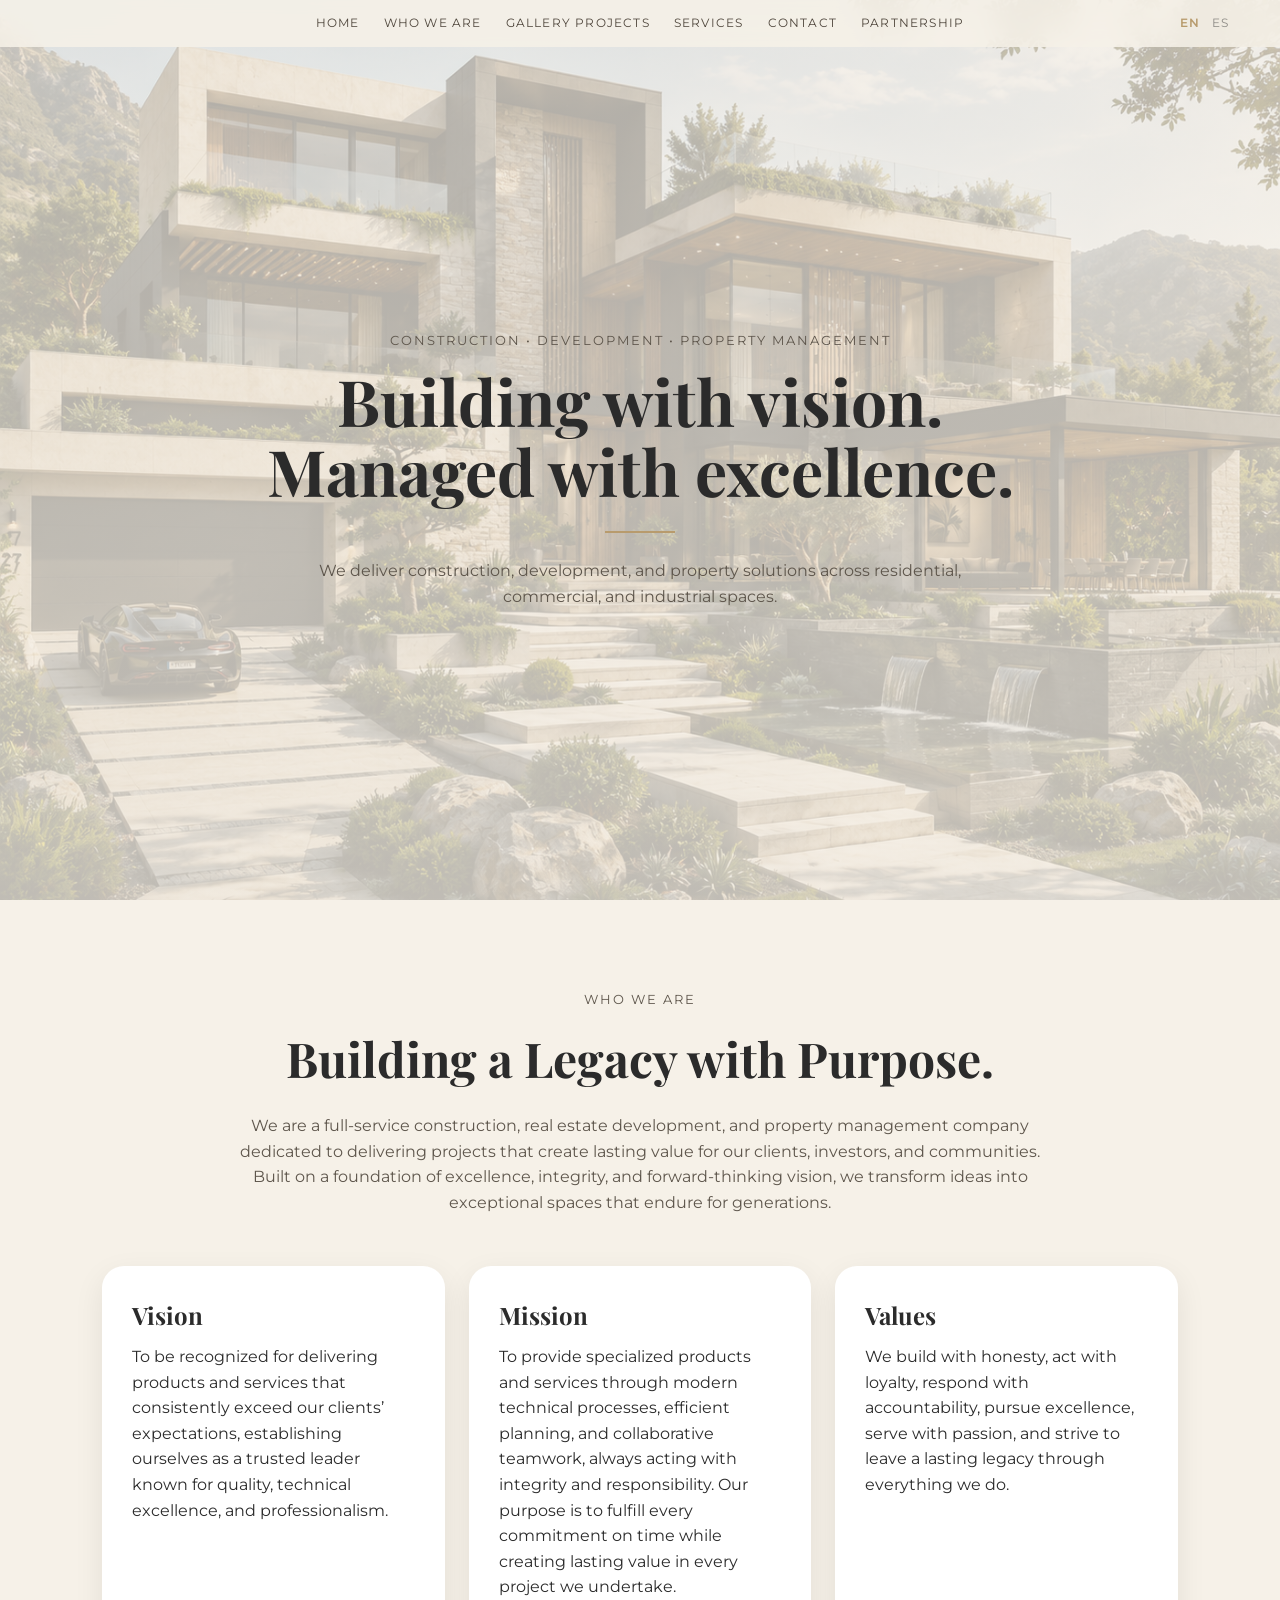
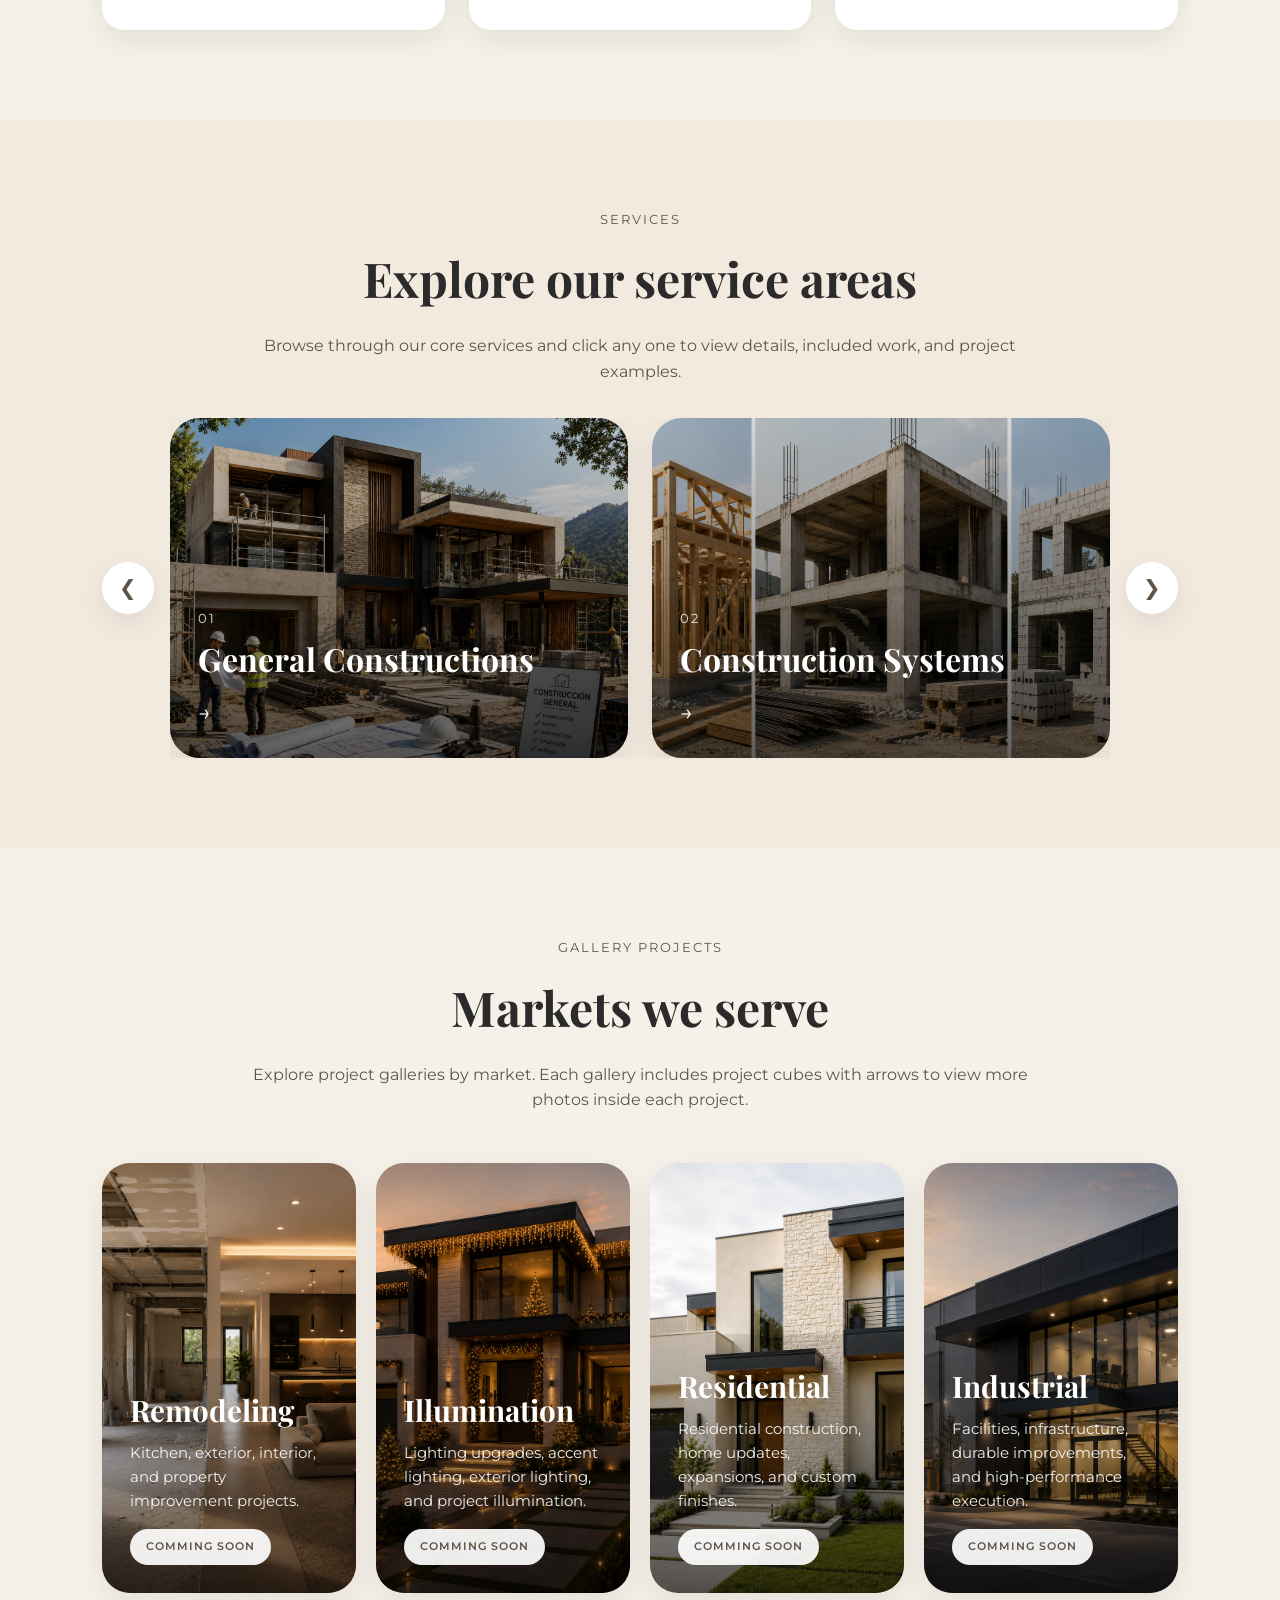
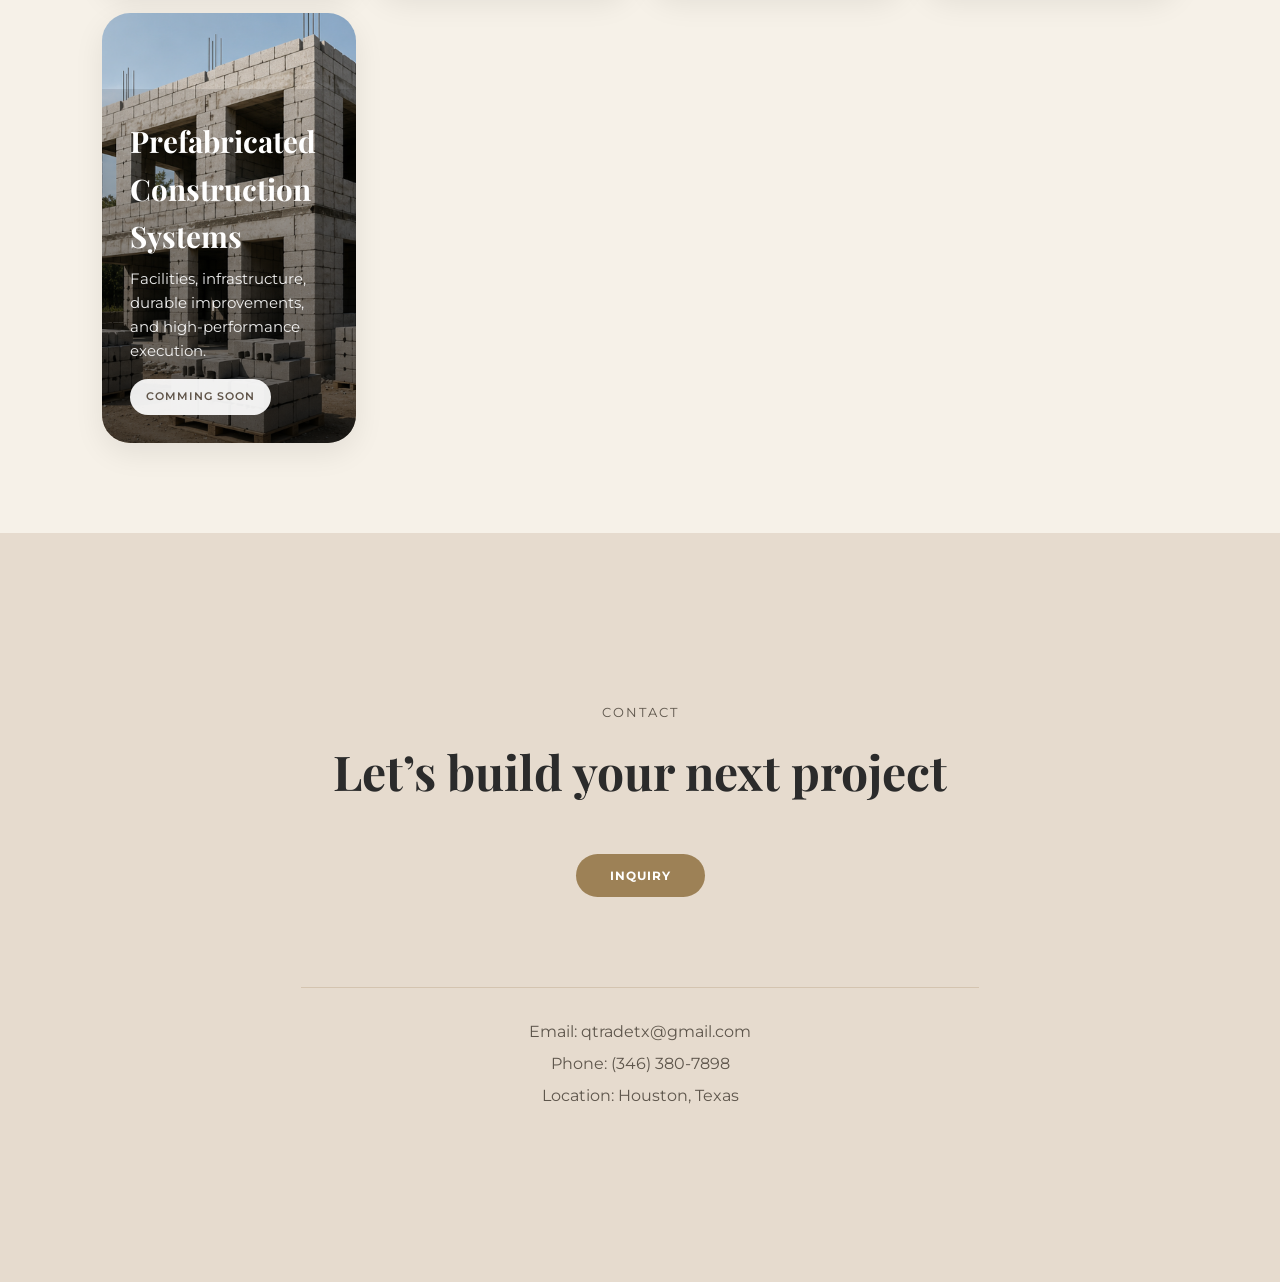
==== commit 4f271ef4: "Change 'Partner' link text to 'Partnership'" ====
--- a/index.html
+++ b/index.html
@@ -17,7 +17,7 @@
         <a href="#projects" data-en="Gallery Projects" data-es="Galería de Proyectos">Gallery Projects</a>
         <a href="#services" data-en="Services" data-es="Servicios">Services</a>
         <a href="#contact" data-en="Contact" data-es="Contacto">Contact</a>
-        <a href="https://812ohr.com" data-en="Partner" data-es="Asociado">Partner</a>
+        <a href="https://812ohr.com" data-en="Partnership" data-es="Partnership">Partnership</a>
       </nav>
       <div class="language-inline">
         <span onclick="setLanguage('en', this)" data-lang="en" class="lang active">EN</span>
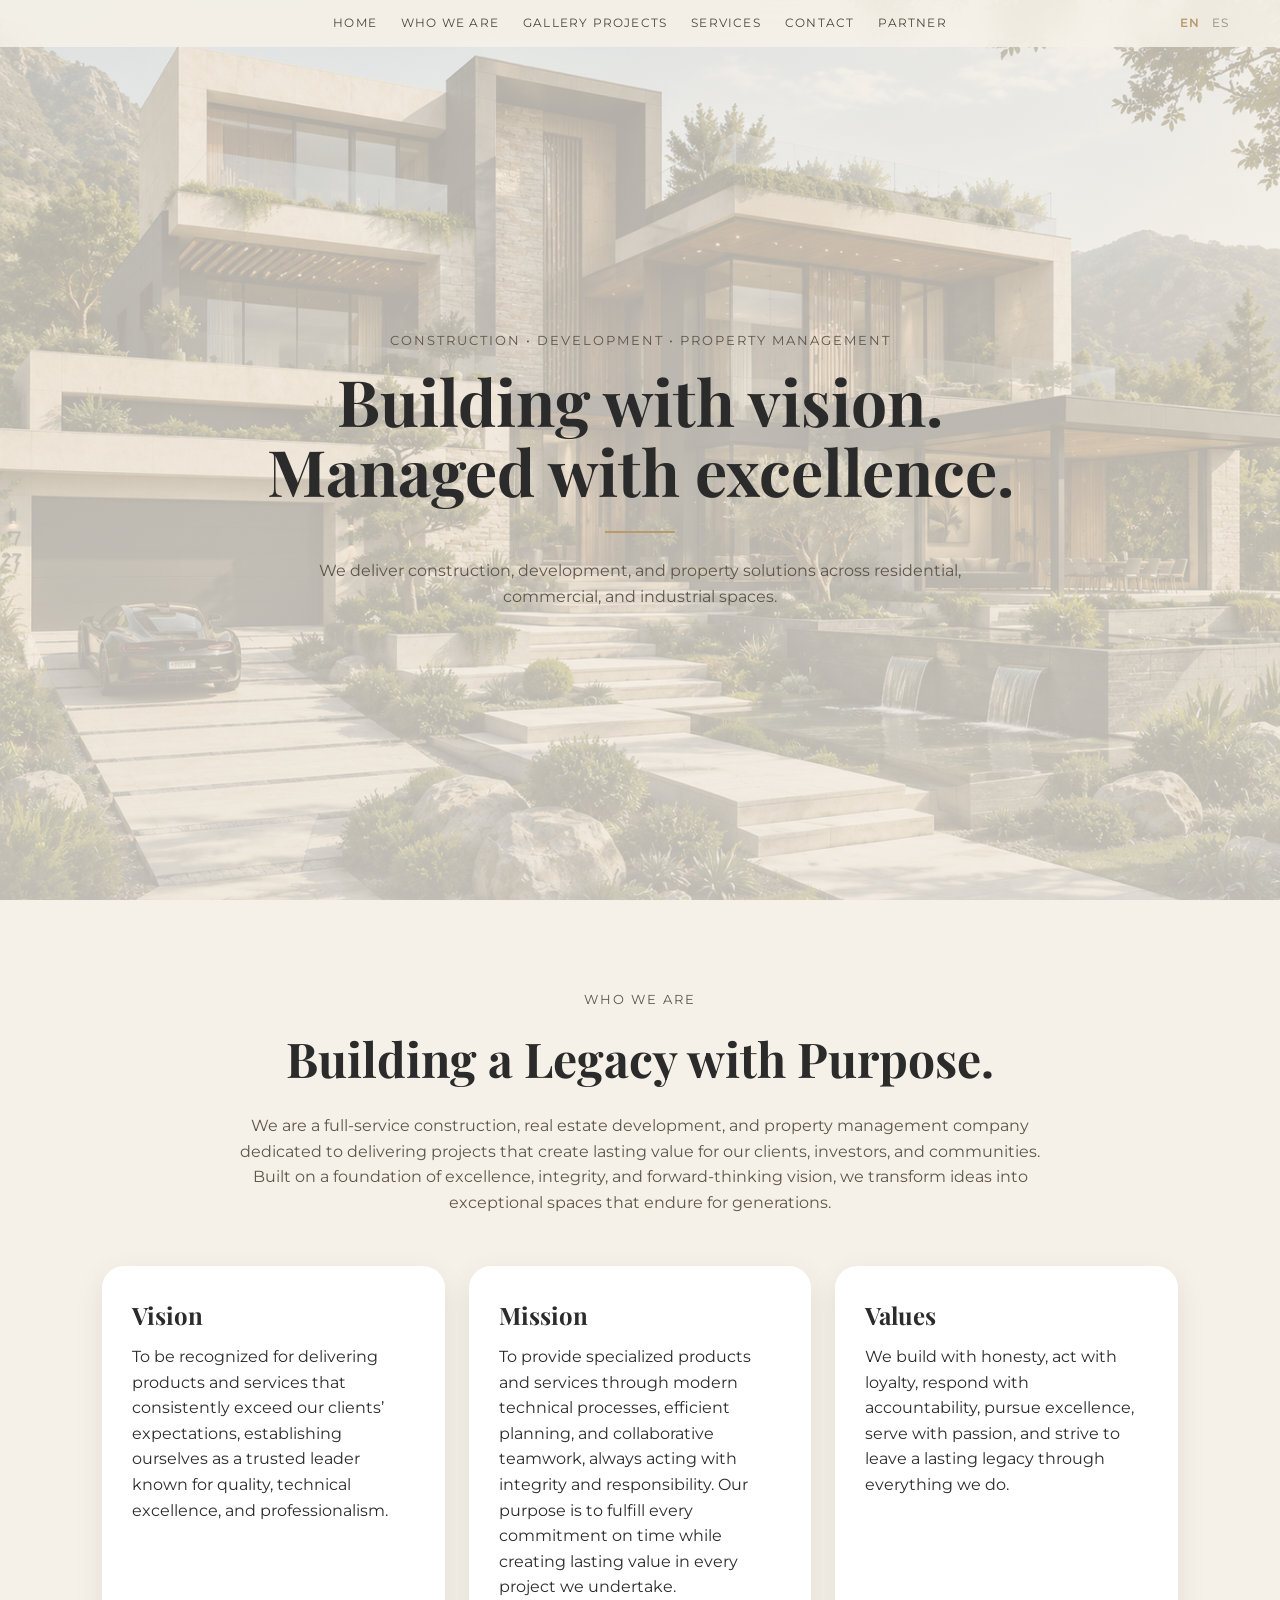
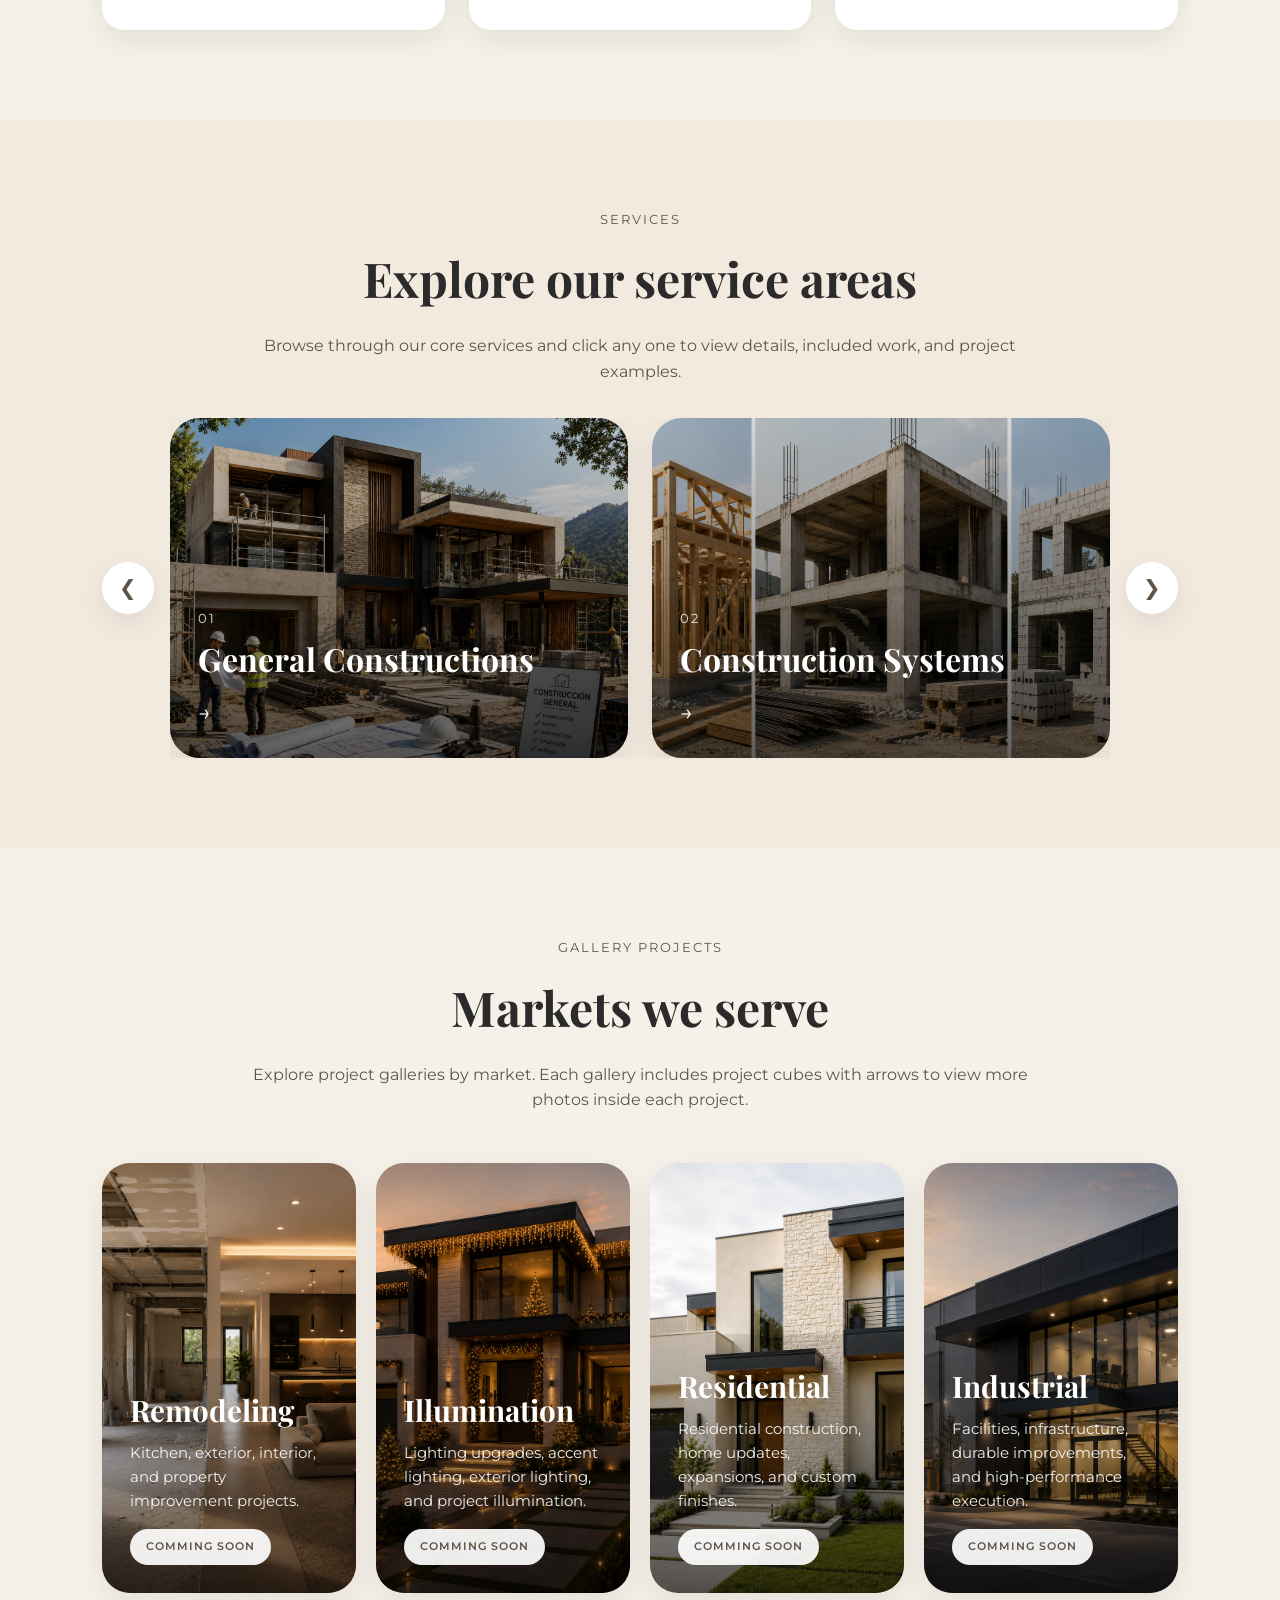
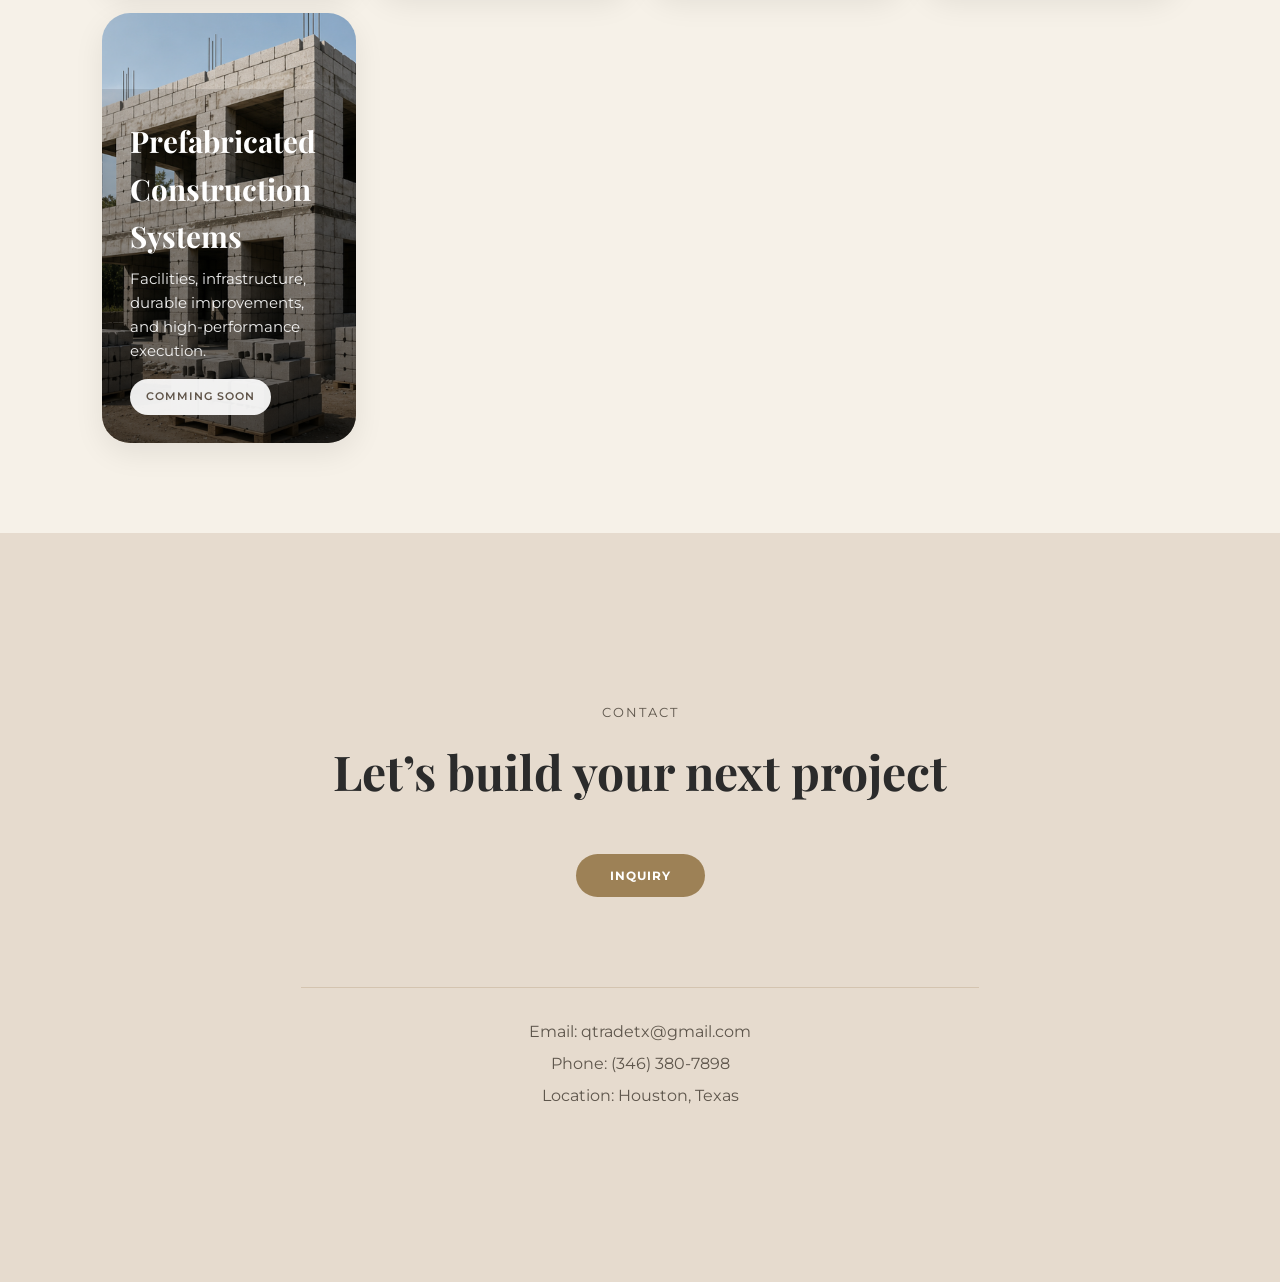
==== commit 45e55d85: "Change 'Partnership' link text to 'Partner'" ====
--- a/index.html
+++ b/index.html
@@ -17,7 +17,7 @@
         <a href="#projects" data-en="Gallery Projects" data-es="Galería de Proyectos">Gallery Projects</a>
         <a href="#services" data-en="Services" data-es="Servicios">Services</a>
         <a href="#contact" data-en="Contact" data-es="Contacto">Contact</a>
-        <a href="https://812ohr.com" data-en="Partnership" data-es="Partnership">Partnership</a>
+        <a href="https://812ohr.com" data-en="Partner" data-es="Partner">Partner</a>
       </nav>
       <div class="language-inline">
         <span onclick="setLanguage('en', this)" data-lang="en" class="lang active">EN</span>
